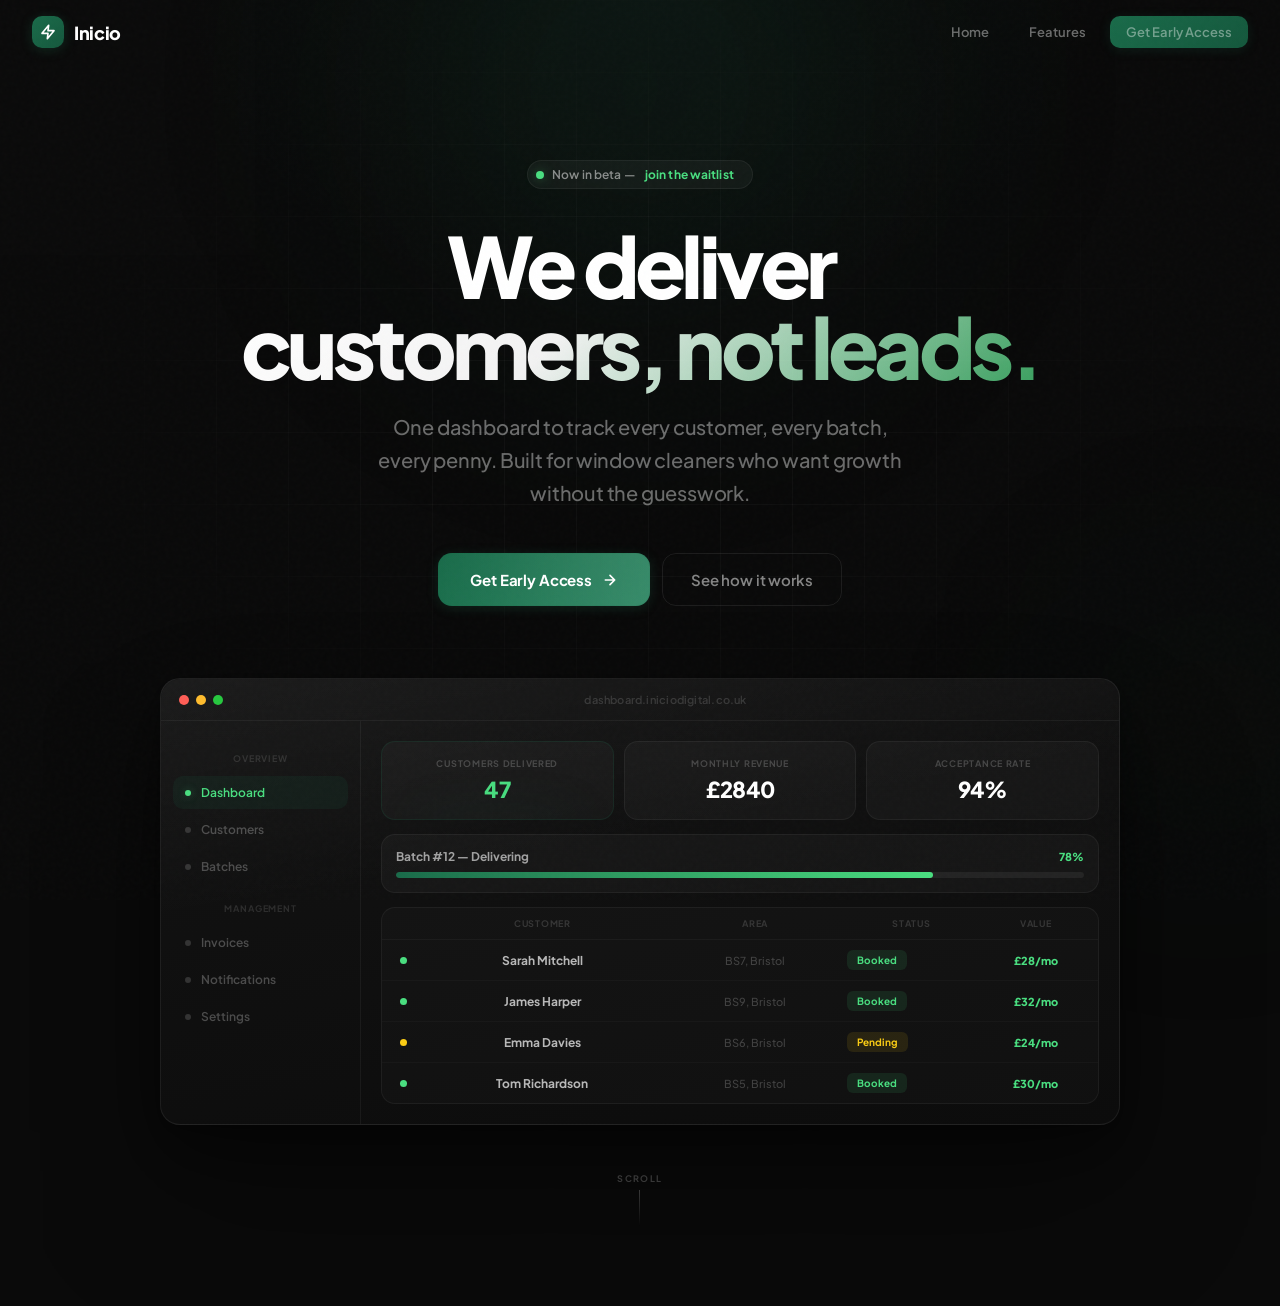
==== dashboard-product/index.html @ 9ed7d403 "Add dashboard product landing page with premium hero section Dark-themed (#0a0a0a) SaaS product page" ====
<!DOCTYPE html>
<html lang="en">
<head>
<meta charset="UTF-8">
<meta name="viewport" content="width=device-width, initial-scale=1.0, viewport-fit=cover">
<title>Inicio Dashboard — Customers Delivered, Not Just Leads</title>
<meta name="description" content="The command center built for window cleaning businesses. Track every customer, every batch, every penny — in one beautiful dashboard.">
<meta name="theme-color" content="#0a0a0a">
<link rel="preconnect" href="https://fonts.googleapis.com">
<link rel="preconnect" href="https://fonts.gstatic.com" crossorigin>
<link href="https://fonts.googleapis.com/css2?family=Plus+Jakarta+Sans:wght@400;500;600;700;800;900&display=swap" rel="stylesheet">
<style>
/* ════════════════════════════════════════════════════════════
   INICIO DASHBOARD — Product Landing Page
   Premium SaaS aesthetic. Dark. Cinematic. Expensive.
   ════════════════════════════════════════════════════════════ */
*{margin:0;padding:0;box-sizing:border-box}
html{-webkit-font-smoothing:antialiased;-moz-osx-font-smoothing:grayscale;scroll-behavior:smooth}
body{font-family:'Plus Jakarta Sans',-apple-system,BlinkMacSystemFont,'Segoe UI',sans-serif;background:#0a0a0a;color:#fff;overflow-x:hidden;-webkit-text-size-adjust:100%}

/* ── Film Grain ── */
body::after{content:'';position:fixed;inset:0;pointer-events:none;z-index:9999;opacity:.018;background-image:url("data:image/svg+xml,%3Csvg viewBox='0 0 256 256' xmlns='http://www.w3.org/2000/svg'%3E%3Cfilter id='n'%3E%3CfeTurbulence type='fractalNoise' baseFrequency='.8' numOctaves='4' stitchTiles='stitch'/%3E%3C/filter%3E%3Crect width='100%25' height='100%25' filter='url(%23n)'/%3E%3C/svg%3E");backface-visibility:hidden;transform:translateZ(0)}

/* ── Selection ── */
::selection{background:rgba(26,107,74,.3);color:#fff}

/* ── Container ── */
.ctr{max-width:1200px;margin:0 auto;padding:0 32px}
@media(max-width:768px){.ctr{padding:0 20px}}

/* ════════════════════
   NAV
   ════════════════════ */
.nav{position:fixed;top:0;left:0;right:0;z-index:200;padding:0 32px;height:64px;display:flex;align-items:center;justify-content:space-between;transition:all .6s cubic-bezier(.22,1,.36,1)}
.nav::after{content:'';position:absolute;bottom:0;left:0;right:0;height:1px;background:rgba(255,255,255,0);transition:background .6s}
.nav.scrolled{backdrop-filter:blur(24px) saturate(1.2);-webkit-backdrop-filter:blur(24px) saturate(1.2);background:rgba(10,10,10,0.85)}
.nav.scrolled::after{background:rgba(255,255,255,0.06)}
.nav-logo{font-size:18px;font-weight:900;color:#fff;letter-spacing:-.02em;display:flex;align-items:center;gap:10px;text-decoration:none;transition:opacity .3s}
.nav-logo:hover{opacity:.8}
.nav-logo-mark{width:32px;height:32px;border-radius:10px;background:linear-gradient(135deg,#1a6b4a,#15583d);display:flex;align-items:center;justify-content:center;box-shadow:0 2px 12px rgba(26,107,74,.3)}
.nav-logo-mark svg{width:16px;height:16px}
.nav-links{display:flex;align-items:center;gap:8px}
.nav-links a{font-size:13px;font-weight:600;color:rgba(255,255,255,.4);padding:8px 16px;border-radius:10px;text-decoration:none;transition:all .3s cubic-bezier(.22,1,.36,1)}
.nav-links a:hover{color:rgba(255,255,255,.7);background:rgba(255,255,255,.04)}
.nav-cta{font-size:13px;font-weight:700;color:#fff;padding:8px 20px;border-radius:10px;text-decoration:none;background:linear-gradient(135deg,#1a6b4a,#15583d);transition:all .4s cubic-bezier(.22,1,.36,1);box-shadow:0 2px 12px rgba(26,107,74,.2)}
.nav-cta:hover{box-shadow:0 4px 24px rgba(26,107,74,.35);transform:translateY(-1px)}
@media(max-width:768px){.nav{padding:0 20px;height:56px}.nav-links{display:none}}

/* ════════════════════
   HERO
   ════════════════════ */
.hero{min-height:100vh;min-height:100svh;display:flex;flex-direction:column;align-items:center;justify-content:flex-start;text-align:center;position:relative;overflow:hidden;padding:160px 32px 80px}
@media(max-width:768px){.hero{padding:120px 20px 60px}}

/* ── Grid Background ── */
.hero-grid{position:absolute;inset:0;overflow:hidden;pointer-events:none}
.hero-grid::before{content:'';position:absolute;inset:0;background-image:
  linear-gradient(rgba(255,255,255,.03) 1px, transparent 1px),
  linear-gradient(90deg, rgba(255,255,255,.03) 1px, transparent 1px);
background-size:72px 72px;mask-image:radial-gradient(ellipse 70% 50% at 50% 30%, black 20%, transparent 70%);-webkit-mask-image:radial-gradient(ellipse 70% 50% at 50% 30%, black 20%, transparent 70%)}
.hero-grid::after{content:'';position:absolute;inset:0;background:radial-gradient(ellipse 60% 40% at 50% 0%, rgba(26,107,74,.08) 0%, transparent 60%)}

/* ── Ambient Glows ── */
.hero-glow{position:absolute;border-radius:50%;filter:blur(120px);pointer-events:none}
.hero-glow--primary{width:700px;height:700px;background:radial-gradient(circle,rgba(26,107,74,.12) 0%,transparent 70%);top:-20%;left:50%;transform:translateX(-50%)}
.hero-glow--secondary{width:400px;height:400px;background:radial-gradient(circle,rgba(26,107,74,.06) 0%,transparent 70%);top:40%;right:-10%}
@media(max-width:768px){.hero-glow--primary{width:400px;height:400px;top:-10%}.hero-glow--secondary{display:none}}

/* ── Badge ── */
.hero-badge{display:inline-flex;align-items:center;gap:8px;background:rgba(255,255,255,.04);border:1px solid rgba(255,255,255,.06);border-radius:100px;padding:6px 18px 6px 8px;margin-bottom:36px;font-size:12px;font-weight:600;color:rgba(255,255,255,.5);letter-spacing:.01em;transition:all .4s}
.hero-badge:hover{border-color:rgba(26,107,74,.3);background:rgba(26,107,74,.06)}
.hero-badge-dot{width:8px;height:8px;border-radius:50%;background:#4ade80;box-shadow:0 0 12px rgba(74,222,128,.4);animation:pulse 2.4s cubic-bezier(.4,0,.6,1) infinite}
.hero-badge span{color:#4ade80;font-weight:700}

/* ── Headline ── */
.hero h1{font-size:clamp(42px,7.5vw,84px);font-weight:900;letter-spacing:-.055em;line-height:.96;margin-bottom:24px;max-width:900px}
.hero h1 .txt-gradient{background:linear-gradient(135deg,#fff 0%,rgba(255,255,255,.95) 40%,rgba(74,222,128,.7) 100%);-webkit-background-clip:text;-webkit-text-fill-color:transparent;background-clip:text}
@media(max-width:768px){.hero h1{font-size:clamp(36px,10vw,52px);letter-spacing:-.05em;margin-bottom:20px}}

/* ── Subtitle ── */
.hero-sub{font-size:clamp(16px,1.8vw,20px);color:rgba(255,255,255,.4);max-width:540px;margin:0 auto 44px;line-height:1.65;font-weight:500;letter-spacing:-.01em}
@media(max-width:768px){.hero-sub{font-size:15px;margin-bottom:32px;max-width:380px;line-height:1.6}}

/* ── CTA Buttons ── */
.hero-actions{display:flex;gap:12px;justify-content:center;flex-wrap:wrap;margin-bottom:72px}
@media(max-width:768px){.hero-actions{margin-bottom:48px;gap:10px}}

.btn-primary{display:inline-flex;align-items:center;gap:10px;font-size:15px;font-weight:700;padding:16px 32px;border-radius:14px;text-decoration:none;font-family:inherit;cursor:pointer;border:none;color:#fff;background:linear-gradient(135deg,#1a6b4a,#22805a);position:relative;overflow:hidden;transition:all .5s cubic-bezier(.22,1,.36,1);box-shadow:0 2px 12px rgba(26,107,74,.25),0 0 0 1px rgba(26,107,74,.3) inset;letter-spacing:-.01em}
.btn-primary::before{content:'';position:absolute;inset:0;background:linear-gradient(90deg,transparent,rgba(255,255,255,.1),transparent);background-size:200% 100%;animation:shimmer 3s ease infinite}
.btn-primary:hover{transform:translateY(-2px);box-shadow:0 8px 32px rgba(26,107,74,.35),0 0 0 1px rgba(26,107,74,.4) inset}
.btn-primary:active{transform:translateY(0)}
.btn-primary svg{width:16px;height:16px;transition:transform .3s}
.btn-primary:hover svg{transform:translateX(3px)}

.btn-secondary{display:inline-flex;align-items:center;gap:8px;font-size:15px;font-weight:600;padding:16px 28px;border-radius:14px;text-decoration:none;font-family:inherit;cursor:pointer;border:1px solid rgba(255,255,255,.08);color:rgba(255,255,255,.5);background:transparent;transition:all .4s cubic-bezier(.22,1,.36,1);letter-spacing:-.01em}
.btn-secondary:hover{color:rgba(255,255,255,.8);border-color:rgba(255,255,255,.15);background:rgba(255,255,255,.03)}

/* ── Dashboard Mockup ── */
.hero-mockup{width:100%;max-width:960px;position:relative;perspective:1200px}
.hero-mockup-glow{position:absolute;inset:-20%;background:radial-gradient(ellipse 50% 40% at 50% 60%,rgba(26,107,74,.1) 0%,transparent 60%);pointer-events:none;filter:blur(60px)}

.mockup-window{background:linear-gradient(170deg,#131313 0%,#0c0c0c 100%);border:1px solid rgba(255,255,255,.07);border-radius:20px;overflow:hidden;box-shadow:0 4px 12px rgba(0,0,0,.2),0 24px 64px rgba(0,0,0,.4),0 80px 140px rgba(0,0,0,.3);animation:mockFloat 8s cubic-bezier(.45,.05,.55,.95) infinite;position:relative}
.mockup-window::before{content:'';position:absolute;inset:0;border-radius:20px;background:linear-gradient(170deg,rgba(255,255,255,.04) 0%,transparent 40%);pointer-events:none;z-index:1}
@keyframes mockFloat{0%,100%{transform:translateY(0) rotateX(1.5deg)}50%{transform:translateY(-8px) rotateX(0.5deg)}}
@media(max-width:768px){.mockup-window{border-radius:14px;animation:mockFloatMobile 8s cubic-bezier(.45,.05,.55,.95) infinite}@keyframes mockFloatMobile{0%,100%{transform:translateY(0)}50%{transform:translateY(-4px)}}}

/* Titlebar */
.mockup-titlebar{display:flex;align-items:center;gap:7px;padding:14px 18px;border-bottom:1px solid rgba(255,255,255,.05);position:relative;z-index:2}
.mockup-dot{width:10px;height:10px;border-radius:50%}
.mockup-dot--red{background:#ff5f57}
.mockup-dot--yellow{background:#febc2e}
.mockup-dot--green{background:#28c840}
.mockup-titlebar-text{flex:1;text-align:center;font-size:11px;font-weight:600;color:rgba(255,255,255,.15);letter-spacing:.02em}

/* Dashboard Body */
.mockup-body{display:grid;grid-template-columns:200px 1fr;min-height:380px;position:relative;z-index:2}
@media(max-width:768px){.mockup-body{grid-template-columns:1fr;min-height:280px}}

/* Sidebar */
.mockup-sidebar{border-right:1px solid rgba(255,255,255,.05);padding:16px 12px;display:flex;flex-direction:column;gap:4px}
@media(max-width:768px){.mockup-sidebar{display:none}}
.mockup-nav-item{display:flex;align-items:center;gap:10px;padding:9px 12px;border-radius:10px;font-size:12px;font-weight:600;color:rgba(255,255,255,.25);transition:all .3s}
.mockup-nav-item.active{background:rgba(26,107,74,.12);color:#4ade80}
.mockup-nav-item.active .mockup-nav-dot{background:#4ade80;box-shadow:0 0 8px rgba(74,222,128,.3)}
.mockup-nav-dot{width:6px;height:6px;border-radius:50%;background:rgba(255,255,255,.15)}
.mockup-nav-label{font-size:9px;font-weight:700;color:rgba(255,255,255,.12);text-transform:uppercase;letter-spacing:.1em;padding:16px 12px 8px}

/* Main Content */
.mockup-main{padding:20px;display:flex;flex-direction:column;gap:14px}

/* Stats Row */
.mockup-stats{display:grid;grid-template-columns:repeat(3,1fr);gap:10px}
@media(max-width:768px){.mockup-stats{grid-template-columns:repeat(3,1fr);gap:6px}}
.mockup-stat{background:rgba(255,255,255,.03);border:1px solid rgba(255,255,255,.05);border-radius:14px;padding:16px 14px;position:relative;overflow:hidden}
.mockup-stat::after{content:'';position:absolute;bottom:-20%;left:10%;width:80%;height:40%;border-radius:50%;filter:blur(20px);pointer-events:none}
.mockup-stat.accent{border-color:rgba(26,107,74,.2)}
.mockup-stat.accent::after{background:rgba(26,107,74,.06)}
.mockup-stat-label{font-size:9px;font-weight:700;color:rgba(255,255,255,.2);text-transform:uppercase;letter-spacing:.08em;margin-bottom:6px}
.mockup-stat-value{font-size:22px;font-weight:900;color:#fff;letter-spacing:-.03em}
.mockup-stat.accent .mockup-stat-value{color:#4ade80}
@media(max-width:768px){.mockup-stat{padding:12px 10px;border-radius:10px}.mockup-stat-value{font-size:18px}}

/* Table */
.mockup-table{background:rgba(255,255,255,.02);border:1px solid rgba(255,255,255,.05);border-radius:14px;overflow:hidden;flex:1}
.mockup-table-header{display:grid;grid-template-columns:14px 1.5fr 1fr .8fr .6fr;gap:12px;padding:10px 14px;border-bottom:1px solid rgba(255,255,255,.04);font-size:9px;font-weight:700;color:rgba(255,255,255,.15);text-transform:uppercase;letter-spacing:.08em}
@media(max-width:768px){.mockup-table-header{grid-template-columns:14px 1.5fr 1fr .6fr;gap:8px;padding:8px 10px}.mockup-table-header span:nth-child(4){display:none}}
.mockup-table-row{display:grid;grid-template-columns:14px 1.5fr 1fr .8fr .6fr;gap:12px;padding:10px 14px;border-bottom:1px solid rgba(255,255,255,.025);align-items:center;transition:background .3s}
@media(max-width:768px){.mockup-table-row{grid-template-columns:14px 1.5fr 1fr .6fr;gap:8px;padding:8px 10px}.mockup-table-row span:nth-child(4){display:none}}
.mockup-table-row:last-child{border-bottom:none}
.mockup-row-dot{width:7px;height:7px;border-radius:50%;justify-self:center}
.mockup-row-name{font-size:12px;font-weight:700;color:rgba(255,255,255,.7)}
.mockup-row-addr{font-size:11px;color:rgba(255,255,255,.2);font-weight:500}
.mockup-row-status{font-size:10px;font-weight:700;padding:4px 10px;border-radius:6px;text-align:center;width:fit-content}
.mockup-row-price{font-size:11px;font-weight:800;color:#4ade80}

/* Progress bar in mockup */
.mockup-progress{background:rgba(255,255,255,.03);border:1px solid rgba(255,255,255,.05);border-radius:14px;padding:14px}
.mockup-progress-top{display:flex;justify-content:space-between;align-items:center;margin-bottom:8px}
.mockup-progress-label{font-size:12px;font-weight:700;color:rgba(255,255,255,.6)}
.mockup-progress-pct{font-size:11px;font-weight:800;color:#4ade80}
.mockup-progress-bar{height:6px;background:rgba(255,255,255,.06);border-radius:3px;overflow:hidden}
.mockup-progress-fill{height:100%;border-radius:3px;background:linear-gradient(90deg,#1a6b4a,#4ade80);width:0;transition:width 2.5s cubic-bezier(.22,1,.36,1)}
.vis .mockup-progress-fill{width:var(--w)}

/* ── Hero Entrance Stagger ── */
.hs{opacity:0;transform:translateY(28px);animation:hsIn .9s cubic-bezier(.22,1,.36,1) both}
.hs-1{animation-delay:.1s}
.hs-2{animation-delay:.2s}
.hs-3{animation-delay:.35s}
.hs-4{animation-delay:.5s}
.hs-5{animation-delay:.65s;transform:translateY(40px) scale(.98)}
@keyframes hsIn{to{opacity:1;transform:translateY(0) scale(1)}}

/* ── Scroll Reveal ── */
.rv{opacity:0;transform:translateY(40px);transition:opacity .9s cubic-bezier(.22,1,.36,1),transform .9s cubic-bezier(.22,1,.36,1)}
.rv.vis{opacity:1;transform:translateY(0)}

/* ── Shimmer ── */
@keyframes shimmer{0%{background-position:-200% 0}100%{background-position:200% 0}}

/* ── Pulse ── */
@keyframes pulse{0%,100%{opacity:1;transform:scale(1)}50%{opacity:.4;transform:scale(1.8)}}

/* ── Scroll cue ── */
.scroll-cue{display:flex;flex-direction:column;align-items:center;gap:6px;margin-top:auto;padding-top:48px;color:rgba(255,255,255,.2);font-size:9px;font-weight:700;letter-spacing:.16em;text-transform:uppercase}
.scroll-cue-line{width:1px;height:36px;background:linear-gradient(to bottom,rgba(255,255,255,.2),transparent);animation:scrollPulse 2.2s ease infinite}
@keyframes scrollPulse{0%{opacity:0;transform:translateY(-14px)}50%{opacity:1}100%{opacity:0;transform:translateY(14px)}}
@media(max-width:768px){.scroll-cue{display:none}}

/* ── Touch ── */
@media(hover:none){.btn-primary:active{transform:scale(.97)!important;transition-duration:.15s}}
/* ── Safe areas ── */
@supports(padding:env(safe-area-inset-bottom)){.nav{padding-left:calc(32px + env(safe-area-inset-left));padding-right:calc(32px + env(safe-area-inset-right))}}
</style>
</head>
<body>

<!-- ═══════ NAV ═══════ -->
<nav class="nav" id="nav">
  <a href="/" class="nav-logo">
    <div class="nav-logo-mark">
      <svg viewBox="0 0 24 24" fill="none" stroke="#fff" stroke-width="2.5" stroke-linecap="round" stroke-linejoin="round"><path d="M13 2L3 14h9l-1 8 10-12h-9l1-8z"/></svg>
    </div>
    Inicio
  </a>
  <div class="nav-links">
    <a href="/">Home</a>
    <a href="/dashboard/">Features</a>
    <a href="/dashboard-product/" class="nav-cta">Get Early Access</a>
  </div>
</nav>

<!-- ═══════ HERO ═══════ -->
<section class="hero">
  <!-- Grid background -->
  <div class="hero-grid"></div>
  <!-- Glows -->
  <div class="hero-glow hero-glow--primary"></div>
  <div class="hero-glow hero-glow--secondary"></div>

  <!-- Badge -->
  <div class="hero-badge hs hs-1">
    <span class="hero-badge-dot"></span>
    Now in beta &mdash; <span>&nbsp;join the waitlist</span>
  </div>

  <!-- Headline -->
  <h1 class="hs hs-2">
    We deliver<br><span class="txt-gradient">customers, not leads.</span>
  </h1>

  <!-- Subtitle -->
  <p class="hero-sub hs hs-3">
    One dashboard to track every customer, every batch, every penny.
    Built for window cleaners who want growth without the guesswork.
  </p>

  <!-- CTAs -->
  <div class="hero-actions hs hs-4">
    <a href="#" class="btn-primary">
      Get Early Access
      <svg viewBox="0 0 24 24" fill="none" stroke="currentColor" stroke-width="2.5" stroke-linecap="round" stroke-linejoin="round"><path d="M5 12h14M12 5l7 7-7 7"/></svg>
    </a>
    <a href="#features" class="btn-secondary">See how it works</a>
  </div>

  <!-- Dashboard Mockup -->
  <div class="hero-mockup hs hs-5 rv" id="mockup">
    <div class="hero-mockup-glow"></div>
    <div class="mockup-window">
      <!-- Titlebar -->
      <div class="mockup-titlebar">
        <span class="mockup-dot mockup-dot--red"></span>
        <span class="mockup-dot mockup-dot--yellow"></span>
        <span class="mockup-dot mockup-dot--green"></span>
        <span class="mockup-titlebar-text">dashboard.iniciodigital.co.uk</span>
      </div>
      <!-- Body -->
      <div class="mockup-body">
        <!-- Sidebar -->
        <div class="mockup-sidebar">
          <div class="mockup-nav-label">Overview</div>
          <div class="mockup-nav-item active">
            <span class="mockup-nav-dot"></span>
            Dashboard
          </div>
          <div class="mockup-nav-item">
            <span class="mockup-nav-dot"></span>
            Customers
          </div>
          <div class="mockup-nav-item">
            <span class="mockup-nav-dot"></span>
            Batches
          </div>
          <div class="mockup-nav-label">Management</div>
          <div class="mockup-nav-item">
            <span class="mockup-nav-dot"></span>
            Invoices
          </div>
          <div class="mockup-nav-item">
            <span class="mockup-nav-dot"></span>
            Notifications
          </div>
          <div class="mockup-nav-item">
            <span class="mockup-nav-dot"></span>
            Settings
          </div>
        </div>
        <!-- Main -->
        <div class="mockup-main">
          <!-- Stats -->
          <div class="mockup-stats">
            <div class="mockup-stat accent">
              <div class="mockup-stat-label">Customers Delivered</div>
              <div class="mockup-stat-value" data-count="47">0</div>
            </div>
            <div class="mockup-stat">
              <div class="mockup-stat-label">Monthly Revenue</div>
              <div class="mockup-stat-value">&pound;<span data-count="2840">0</span></div>
            </div>
            <div class="mockup-stat">
              <div class="mockup-stat-label">Acceptance Rate</div>
              <div class="mockup-stat-value"><span data-count="94">0</span>%</div>
            </div>
          </div>
          <!-- Progress -->
          <div class="mockup-progress">
            <div class="mockup-progress-top">
              <span class="mockup-progress-label">Batch #12 — Delivering</span>
              <span class="mockup-progress-pct">78%</span>
            </div>
            <div class="mockup-progress-bar">
              <div class="mockup-progress-fill" style="--w:78%"></div>
            </div>
          </div>
          <!-- Table -->
          <div class="mockup-table">
            <div class="mockup-table-header">
              <span></span>
              <span>Customer</span>
              <span>Area</span>
              <span>Status</span>
              <span>Value</span>
            </div>
            <div class="mockup-table-row">
              <span class="mockup-row-dot" style="background:#4ade80"></span>
              <span class="mockup-row-name">Sarah Mitchell</span>
              <span class="mockup-row-addr">BS7, Bristol</span>
              <span class="mockup-row-status" style="background:rgba(74,222,128,.1);color:#4ade80">Booked</span>
              <span class="mockup-row-price">&pound;28/mo</span>
            </div>
            <div class="mockup-table-row">
              <span class="mockup-row-dot" style="background:#4ade80"></span>
              <span class="mockup-row-name">James Harper</span>
              <span class="mockup-row-addr">BS9, Bristol</span>
              <span class="mockup-row-status" style="background:rgba(74,222,128,.1);color:#4ade80">Booked</span>
              <span class="mockup-row-price">&pound;32/mo</span>
            </div>
            <div class="mockup-table-row">
              <span class="mockup-row-dot" style="background:#facc15"></span>
              <span class="mockup-row-name">Emma Davies</span>
              <span class="mockup-row-addr">BS6, Bristol</span>
              <span class="mockup-row-status" style="background:rgba(250,204,21,.1);color:#facc15">Pending</span>
              <span class="mockup-row-price">&pound;24/mo</span>
            </div>
            <div class="mockup-table-row">
              <span class="mockup-row-dot" style="background:#4ade80"></span>
              <span class="mockup-row-name">Tom Richardson</span>
              <span class="mockup-row-addr">BS5, Bristol</span>
              <span class="mockup-row-status" style="background:rgba(74,222,128,.1);color:#4ade80">Booked</span>
              <span class="mockup-row-price">&pound;30/mo</span>
            </div>
          </div>
        </div>
      </div>
    </div>
  </div>

  <!-- Scroll cue -->
  <div class="scroll-cue hs hs-4">
    Scroll
    <div class="scroll-cue-line"></div>
  </div>
</section>

<!-- ═══════ SCRIPTS ═══════ -->
<script>
// ── Nav scroll state ──
const nav = document.getElementById('nav');
let lastScroll = 0;
window.addEventListener('scroll', () => {
  nav.classList.toggle('scrolled', window.scrollY > 40);
}, { passive: true });

// ── IntersectionObserver for scroll reveals ──
const revealObserver = new IntersectionObserver((entries) => {
  entries.forEach(entry => {
    if (entry.isIntersecting) {
      entry.target.classList.add('vis');
      revealObserver.unobserve(entry.target);
    }
  });
}, { threshold: 0.15, rootMargin: '0px 0px -40px 0px' });

document.querySelectorAll('.rv').forEach(el => revealObserver.observe(el));

// ── Animated counters ──
function animateCounters() {
  document.querySelectorAll('[data-count]').forEach(el => {
    const target = parseInt(el.dataset.count, 10);
    const duration = 2000;
    const start = performance.now();

    function tick(now) {
      const elapsed = now - start;
      const progress = Math.min(elapsed / duration, 1);
      // Ease out cubic
      const eased = 1 - Math.pow(1 - progress, 3);
      el.textContent = Math.round(target * eased);
      if (progress < 1) requestAnimationFrame(tick);
    }
    requestAnimationFrame(tick);
  });
}

// Trigger counters when mockup enters view
const mockupObs = new IntersectionObserver((entries) => {
  entries.forEach(entry => {
    if (entry.isIntersecting) {
      animateCounters();
      mockupObs.unobserve(entry.target);
    }
  });
}, { threshold: 0.3 });

const mockup = document.getElementById('mockup');
if (mockup) mockupObs.observe(mockup);
</script>
</body>
</html>
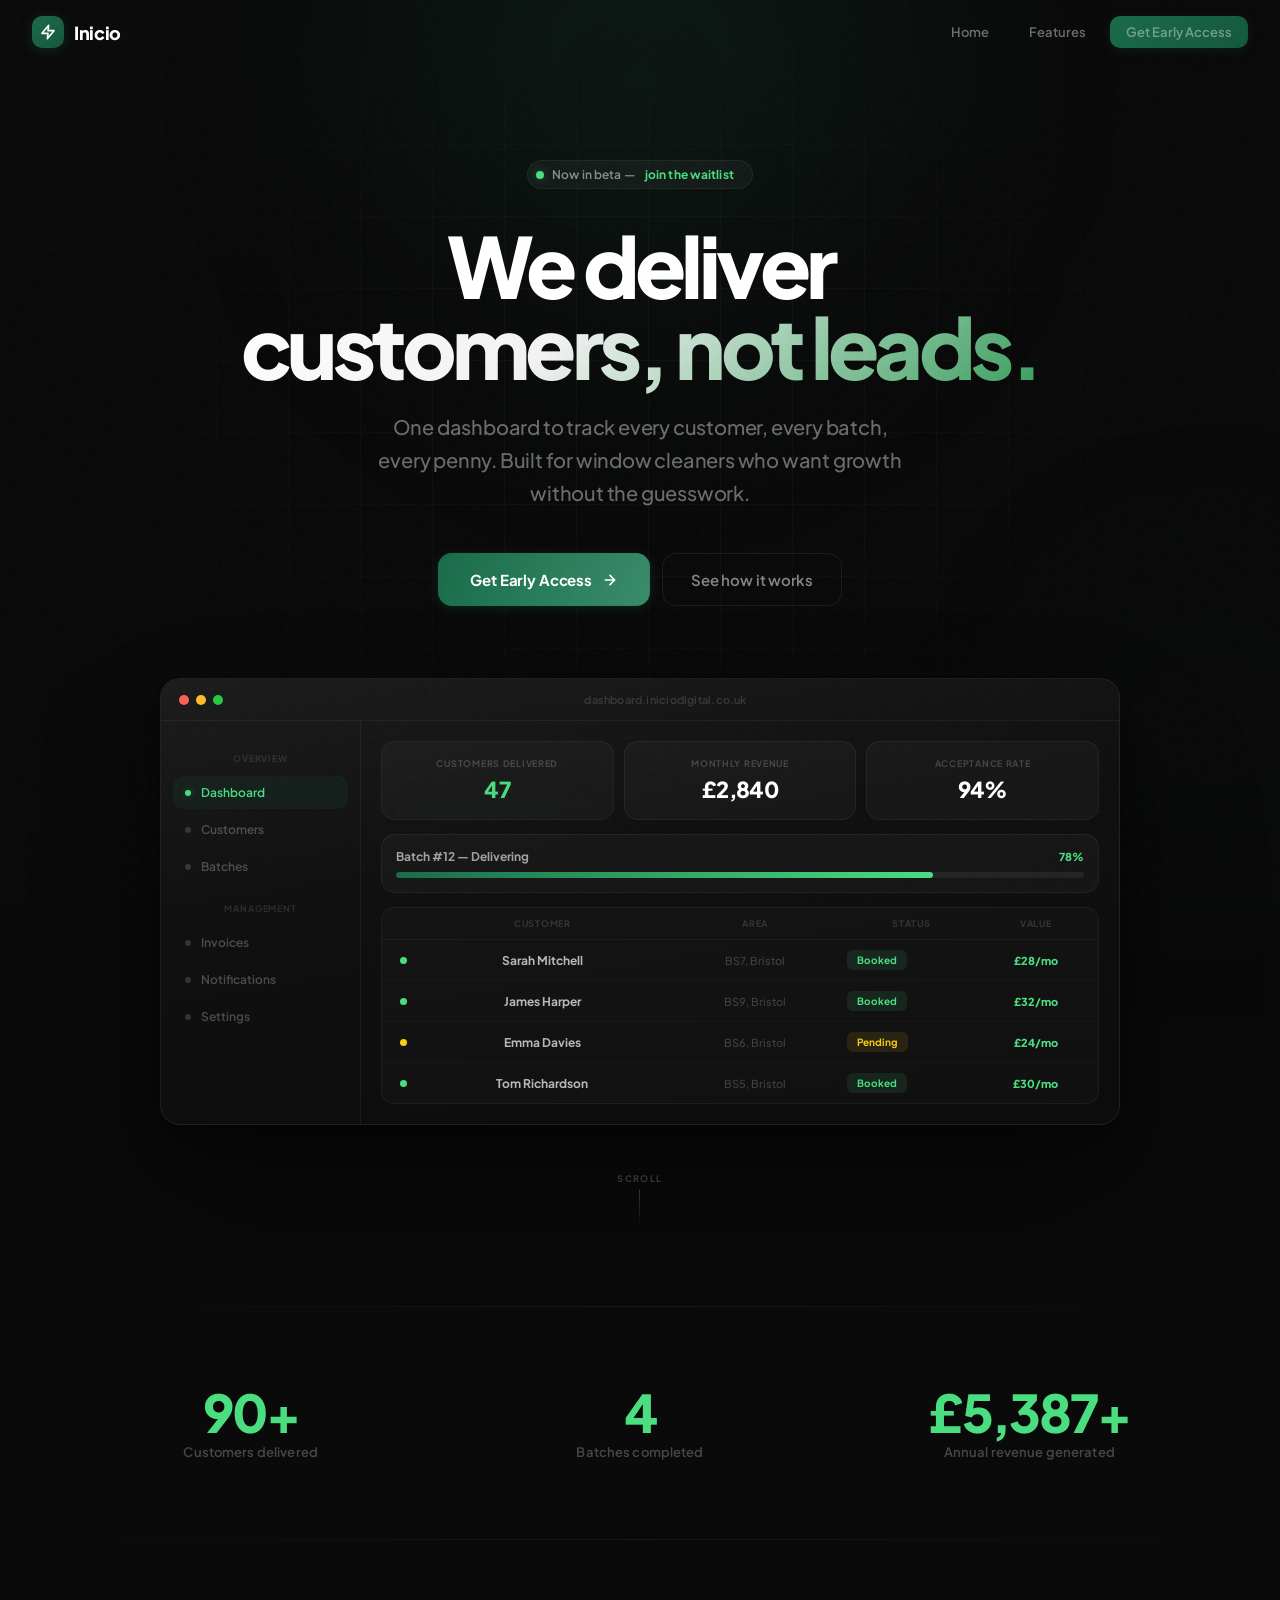
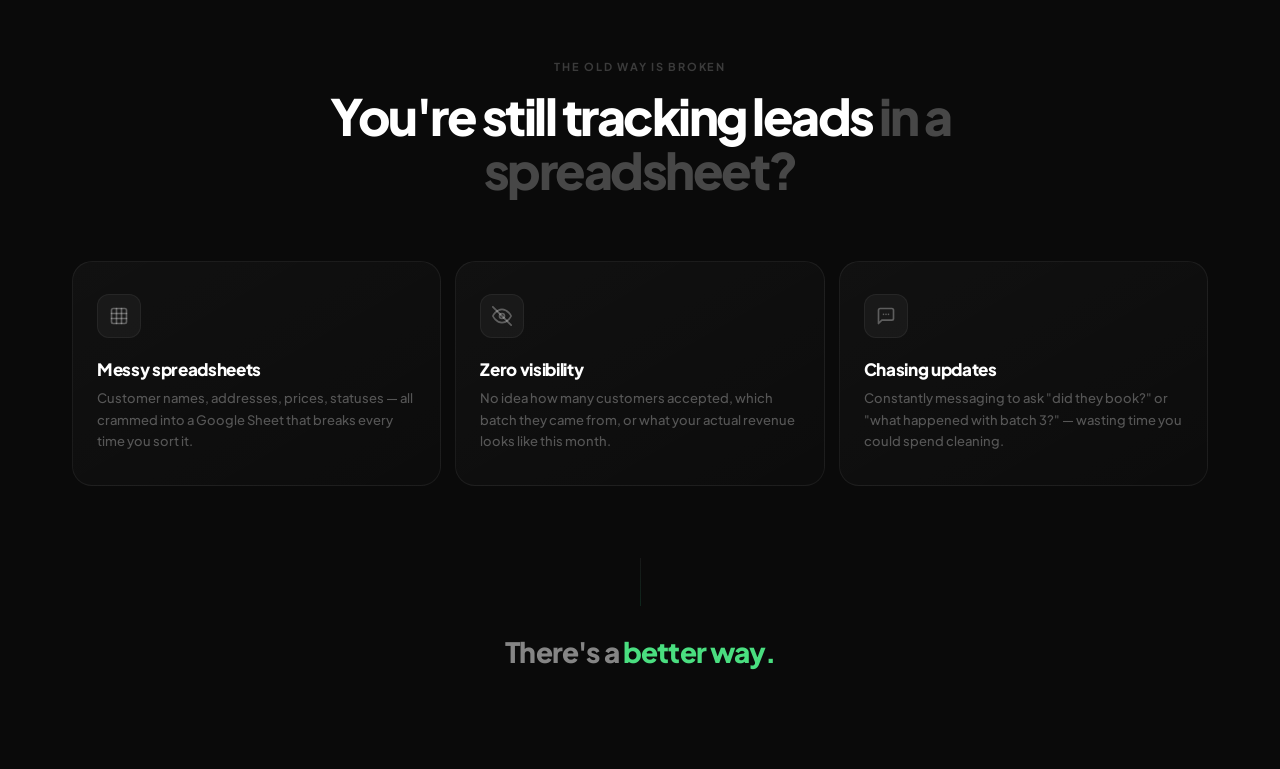
==== commit b430a9ff: "Add social proof bar and problem section to dashboard product page Social proof bar: 3 animated coun" ====
--- a/dashboard-product/index.html
+++ b/dashboard-product/index.html
@@ -174,6 +174,9 @@
 /* ── Scroll Reveal ── */
 .rv{opacity:0;transform:translateY(40px);transition:opacity .9s cubic-bezier(.22,1,.36,1),transform .9s cubic-bezier(.22,1,.36,1)}
 .rv.vis{opacity:1;transform:translateY(0)}
+.rv-d1{transition-delay:.1s}
+.rv-d2{transition-delay:.2s}
+.rv-d3{transition-delay:.3s}
 
 /* ── Shimmer ── */
 @keyframes shimmer{0%{background-position:-200% 0}100%{background-position:200% 0}}
@@ -187,8 +190,53 @@
 @keyframes scrollPulse{0%{opacity:0;transform:translateY(-14px)}50%{opacity:1}100%{opacity:0;transform:translateY(14px)}}
 @media(max-width:768px){.scroll-cue{display:none}}
 
+/* ════════════════════
+   SOCIAL PROOF BAR
+   ════════════════════ */
+.proof{padding:80px 0;position:relative;overflow:hidden}
+.proof::before{content:'';position:absolute;top:0;left:5%;right:5%;height:1px;background:linear-gradient(90deg,transparent,rgba(255,255,255,.06),transparent)}
+.proof::after{content:'';position:absolute;bottom:0;left:5%;right:5%;height:1px;background:linear-gradient(90deg,transparent,rgba(255,255,255,.06),transparent)}
+@media(max-width:768px){.proof{padding:56px 0}}
+.proof-grid{display:grid;grid-template-columns:repeat(3,1fr);gap:32px;text-align:center}
+@media(max-width:600px){.proof-grid{grid-template-columns:1fr;gap:36px}}
+.proof-item{display:flex;flex-direction:column;align-items:center;gap:6px}
+.proof-num{font-size:clamp(36px,5vw,52px);font-weight:900;letter-spacing:-.04em;line-height:1;color:#4ade80}
+.proof-label{font-size:13px;font-weight:600;color:rgba(255,255,255,.25);letter-spacing:.01em}
+
+/* ════════════════════
+   THE PROBLEM
+   ════════════════════ */
+.problem{padding:120px 0 100px;position:relative}
+@media(max-width:768px){.problem{padding:80px 0 64px}}
+.problem-header{text-align:center;margin-bottom:64px}
+@media(max-width:768px){.problem-header{margin-bottom:44px}}
+.problem-label{font-size:11px;font-weight:700;color:rgba(255,255,255,.2);text-transform:uppercase;letter-spacing:.16em;margin-bottom:16px}
+.problem-title{font-size:clamp(30px,4.5vw,50px);font-weight:900;letter-spacing:-.05em;line-height:1.08;color:#fff;max-width:700px;margin:0 auto}
+.problem-title em{font-style:normal;color:rgba(255,255,255,.25)}
+
+.problem-grid{display:grid;grid-template-columns:repeat(3,1fr);gap:14px}
+@media(max-width:768px){.problem-grid{grid-template-columns:1fr;gap:12px}}
+
+.problem-card{background:linear-gradient(150deg,rgba(255,255,255,.03),rgba(255,255,255,.01));border:1px solid rgba(255,255,255,.06);border-radius:20px;padding:32px 24px;position:relative;overflow:hidden;transition:transform .6s cubic-bezier(.22,1,.36,1),border-color .6s}
+.problem-card:hover{transform:translateY(-3px);border-color:rgba(255,255,255,.1)}
+@media(max-width:768px){.problem-card{padding:24px 20px;border-radius:16px}.problem-card:hover{transform:none;border-color:rgba(255,255,255,.06)}}
+.problem-card-icon{width:44px;height:44px;border-radius:12px;background:rgba(255,255,255,.04);border:1px solid rgba(255,255,255,.06);display:flex;align-items:center;justify-content:center;margin-bottom:20px;color:rgba(255,255,255,.3)}
+.problem-card-icon svg{width:20px;height:20px}
+.problem-card h3{font-size:17px;font-weight:800;color:#fff;letter-spacing:-.02em;margin-bottom:8px}
+.problem-card p{font-size:13px;color:rgba(255,255,255,.3);line-height:1.65;font-weight:500}
+/* Red tint on hover for problem cards */
+.problem-card::after{content:'';position:absolute;bottom:-30%;left:10%;width:80%;height:50%;background:radial-gradient(ellipse,rgba(239,68,68,.04),transparent 60%);pointer-events:none;filter:blur(40px);transition:opacity .6s;opacity:0}
+.problem-card:hover::after{opacity:1}
+
+/* Transition */
+.problem-transition{text-align:center;margin-top:72px;position:relative}
+@media(max-width:768px){.problem-transition{margin-top:52px}}
+.problem-transition::before{content:'';display:block;width:1px;height:48px;background:linear-gradient(to bottom,rgba(255,255,255,.06),rgba(26,107,74,.3));margin:0 auto 28px}
+.problem-transition p{font-size:clamp(20px,3vw,28px);font-weight:800;letter-spacing:-.03em;color:rgba(255,255,255,.5)}
+.problem-transition p span{color:#4ade80}
+
 /* ── Touch ── */
-@media(hover:none){.btn-primary:active{transform:scale(.97)!important;transition-duration:.15s}}
+@media(hover:none){.btn-primary:active{transform:scale(.97)!important;transition-duration:.15s}.problem-card:active{transform:scale(.98)!important;transition-duration:.15s}}
 /* ── Safe areas ── */
 @supports(padding:env(safe-area-inset-bottom)){.nav{padding-left:calc(32px + env(safe-area-inset-left));padding-right:calc(32px + env(safe-area-inset-right))}}
 </style>
@@ -363,6 +411,68 @@
   </div>
 </section>
 
+<!-- ═══════ SOCIAL PROOF BAR ═══════ -->
+<section class="proof" id="proof">
+  <div class="ctr">
+    <div class="proof-grid">
+      <div class="proof-item rv">
+        <div class="proof-num"><span data-proof="90">0</span>+</div>
+        <div class="proof-label">Customers delivered</div>
+      </div>
+      <div class="proof-item rv rv-d1">
+        <div class="proof-num"><span data-proof="4">0</span></div>
+        <div class="proof-label">Batches completed</div>
+      </div>
+      <div class="proof-item rv rv-d2">
+        <div class="proof-num">&pound;<span data-proof="5400">0</span>+</div>
+        <div class="proof-label">Annual revenue generated</div>
+      </div>
+    </div>
+  </div>
+</section>
+
+<!-- ═══════ THE PROBLEM ═══════ -->
+<section class="problem">
+  <div class="ctr">
+    <div class="problem-header rv">
+      <div class="problem-label">The old way is broken</div>
+      <h2 class="problem-title">You're still tracking leads <em>in a spreadsheet?</em></h2>
+    </div>
+
+    <div class="problem-grid">
+      <!-- Card 1 -->
+      <div class="problem-card rv">
+        <div class="problem-card-icon">
+          <svg viewBox="0 0 24 24" fill="none" stroke="currentColor" stroke-width="2" stroke-linecap="round" stroke-linejoin="round"><rect x="3" y="3" width="18" height="18" rx="2"/><line x1="3" y1="9" x2="21" y2="9"/><line x1="3" y1="15" x2="21" y2="15"/><line x1="9" y1="3" x2="9" y2="21"/><line x1="15" y1="3" x2="15" y2="21"/></svg>
+        </div>
+        <h3>Messy spreadsheets</h3>
+        <p>Customer names, addresses, prices, statuses — all crammed into a Google Sheet that breaks every time you sort it.</p>
+      </div>
+      <!-- Card 2 -->
+      <div class="problem-card rv rv-d1">
+        <div class="problem-card-icon">
+          <svg viewBox="0 0 24 24" fill="none" stroke="currentColor" stroke-width="2" stroke-linecap="round" stroke-linejoin="round"><path d="M1 12s4-8 11-8 11 8 11 8-4 8-11 8-11-8-11-8z"/><circle cx="12" cy="12" r="3"/><line x1="1" y1="1" x2="23" y2="23"/></svg>
+        </div>
+        <h3>Zero visibility</h3>
+        <p>No idea how many customers accepted, which batch they came from, or what your actual revenue looks like this month.</p>
+      </div>
+      <!-- Card 3 -->
+      <div class="problem-card rv rv-d2">
+        <div class="problem-card-icon">
+          <svg viewBox="0 0 24 24" fill="none" stroke="currentColor" stroke-width="2" stroke-linecap="round" stroke-linejoin="round"><path d="M21 15a2 2 0 0 1-2 2H7l-4 4V5a2 2 0 0 1 2-2h14a2 2 0 0 1 2 2z"/><line x1="9" y1="10" x2="9" y2="10"/><line x1="12" y1="10" x2="12" y2="10"/><line x1="15" y1="10" x2="15" y2="10"/></svg>
+        </div>
+        <h3>Chasing updates</h3>
+        <p>Constantly messaging to ask "did they book?" or "what happened with batch 3?" — wasting time you could spend cleaning.</p>
+      </div>
+    </div>
+
+    <!-- Transition -->
+    <div class="problem-transition rv">
+      <p>There's a <span>better way.</span></p>
+    </div>
+  </div>
+</section>
+
 <!-- ═══════ SCRIPTS ═══════ -->
 <script>
 // ── Nav scroll state ──
@@ -384,37 +494,44 @@
 
 document.querySelectorAll('.rv').forEach(el => revealObserver.observe(el));
 
-// ── Animated counters ──
-function animateCounters() {
-  document.querySelectorAll('[data-count]').forEach(el => {
-    const target = parseInt(el.dataset.count, 10);
-    const duration = 2000;
-    const start = performance.now();
-
-    function tick(now) {
-      const elapsed = now - start;
-      const progress = Math.min(elapsed / duration, 1);
-      // Ease out cubic
-      const eased = 1 - Math.pow(1 - progress, 3);
-      el.textContent = Math.round(target * eased);
-      if (progress < 1) requestAnimationFrame(tick);
-    }
-    requestAnimationFrame(tick);
-  });
+// ── Animated counter utility ──
+function animateCounter(el, attr) {
+  const target = parseInt(el.dataset[attr], 10);
+  const duration = 2000;
+  const start = performance.now();
+  function tick(now) {
+    const elapsed = now - start;
+    const progress = Math.min(elapsed / duration, 1);
+    const eased = 1 - Math.pow(1 - progress, 3);
+    el.textContent = Math.round(target * eased).toLocaleString();
+    if (progress < 1) requestAnimationFrame(tick);
+  }
+  requestAnimationFrame(tick);
 }
 
-// Trigger counters when mockup enters view
+// Trigger mockup counters
 const mockupObs = new IntersectionObserver((entries) => {
   entries.forEach(entry => {
     if (entry.isIntersecting) {
-      animateCounters();
+      entry.target.querySelectorAll('[data-count]').forEach(el => animateCounter(el, 'count'));
       mockupObs.unobserve(entry.target);
     }
   });
 }, { threshold: 0.3 });
-
 const mockup = document.getElementById('mockup');
 if (mockup) mockupObs.observe(mockup);
+
+// Trigger social proof counters
+const proofObs = new IntersectionObserver((entries) => {
+  entries.forEach(entry => {
+    if (entry.isIntersecting) {
+      entry.target.querySelectorAll('[data-proof]').forEach(el => animateCounter(el, 'proof'));
+      proofObs.unobserve(entry.target);
+    }
+  });
+}, { threshold: 0.4 });
+const proof = document.getElementById('proof');
+if (proof) proofObs.observe(proof);
 </script>
 </body>
 </html>
